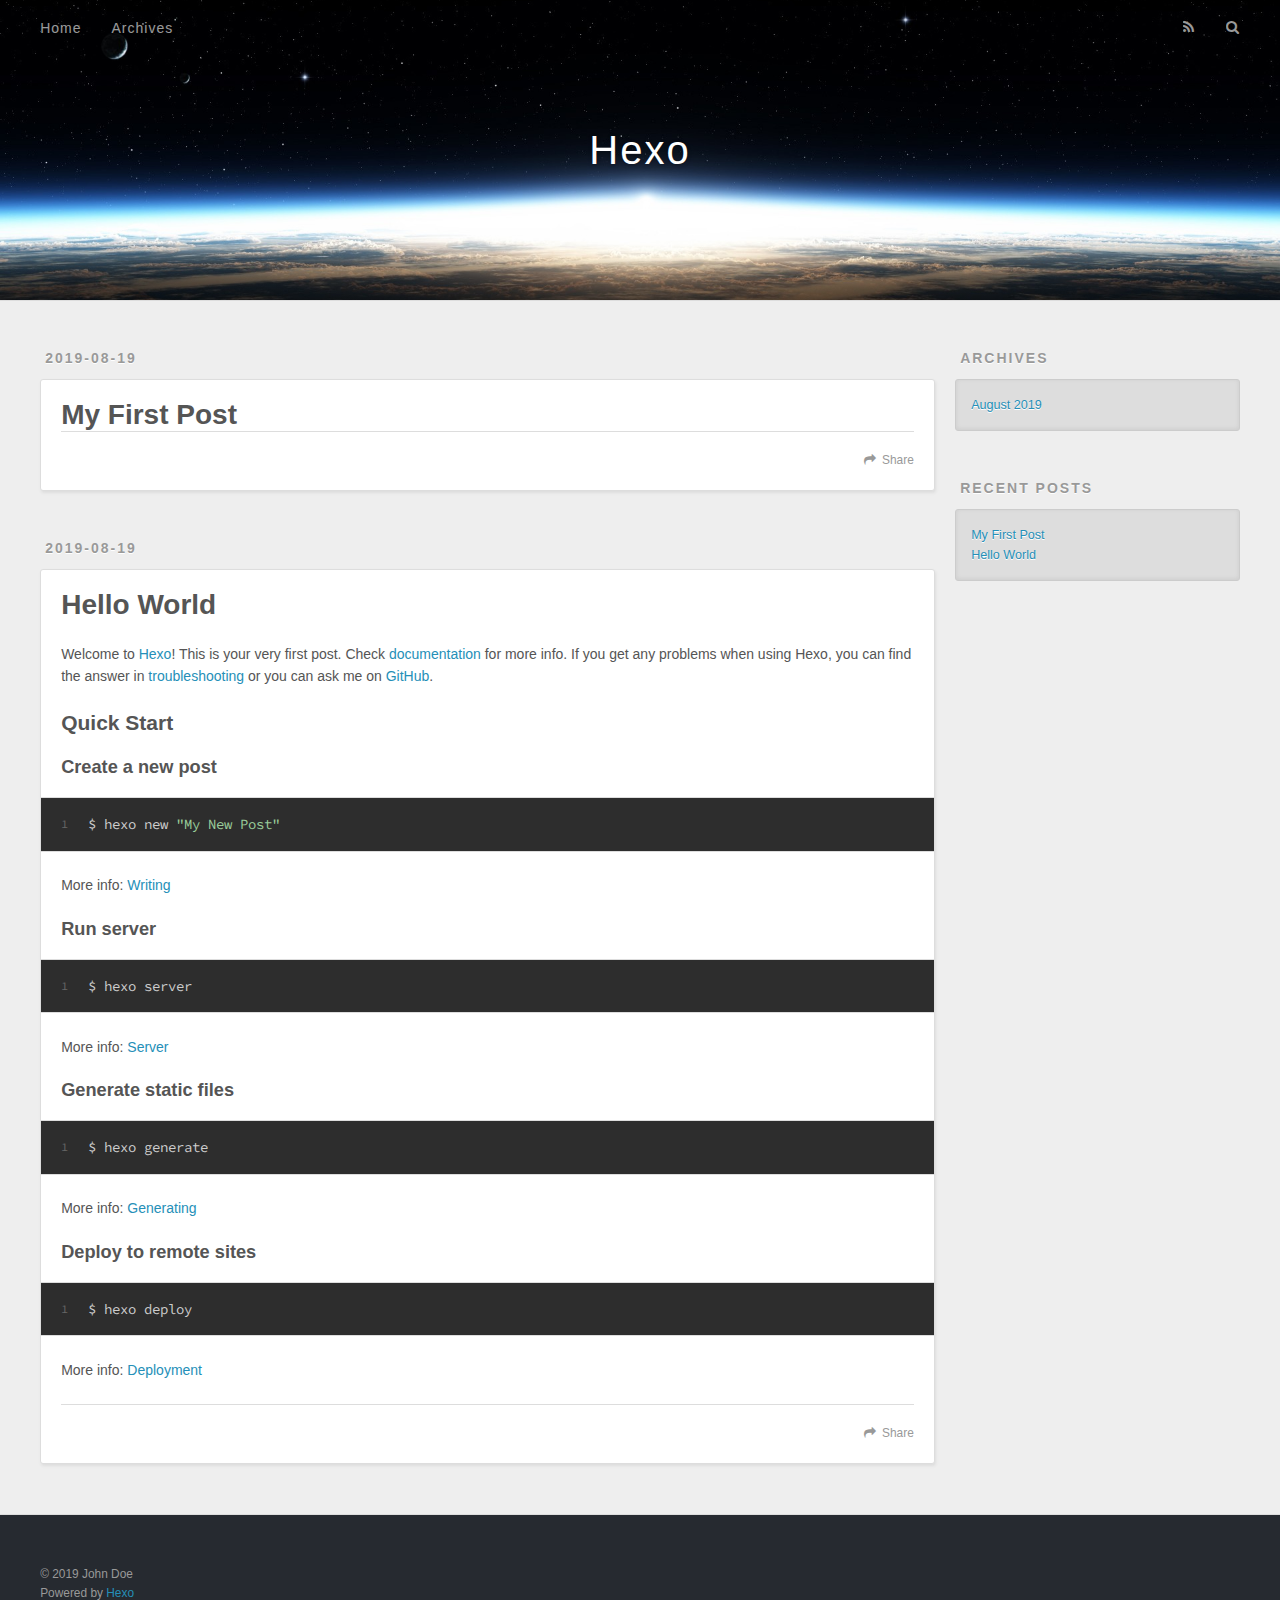
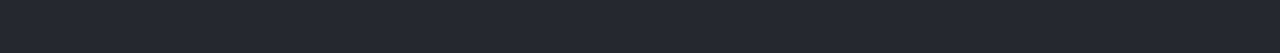
==== index.html @ c9dec6dd "Site updated: 2019-08-19 11:26:51" ====
<!DOCTYPE html>
<html>
<head><meta name="generator" content="Hexo 3.9.0">
  <meta charset="utf-8">
  

  
  <title>Hexo</title>
  <meta name="viewport" content="width=device-width, initial-scale=1, maximum-scale=1">
  <meta property="og:type" content="website">
<meta property="og:title" content="Hexo">
<meta property="og:url" content="http://yoursite.com/index.html">
<meta property="og:site_name" content="Hexo">
<meta property="og:locale" content="en">
<meta name="twitter:card" content="summary">
<meta name="twitter:title" content="Hexo">
  
    <link rel="alternate" href="/atom.xml" title="Hexo" type="application/atom+xml">
  
  
    <link rel="icon" href="/favicon.png">
  
  
    <link href="//fonts.googleapis.com/css?family=Source+Code+Pro" rel="stylesheet" type="text/css">
  
  <link rel="stylesheet" href="/css/style.css">
</head>
</html>
<body>
  <div id="container">
    <div id="wrap">
      <header id="header">
  <div id="banner"></div>
  <div id="header-outer" class="outer">
    <div id="header-title" class="inner">
      <h1 id="logo-wrap">
        <a href="/" id="logo">Hexo</a>
      </h1>
      
    </div>
    <div id="header-inner" class="inner">
      <nav id="main-nav">
        <a id="main-nav-toggle" class="nav-icon"></a>
        
          <a class="main-nav-link" href="/">Home</a>
        
          <a class="main-nav-link" href="/archives">Archives</a>
        
      </nav>
      <nav id="sub-nav">
        
          <a id="nav-rss-link" class="nav-icon" href="/atom.xml" title="RSS Feed"></a>
        
        <a id="nav-search-btn" class="nav-icon" title="Search"></a>
      </nav>
      <div id="search-form-wrap">
        <form action="//google.com/search" method="get" accept-charset="UTF-8" class="search-form"><input type="search" name="q" class="search-form-input" placeholder="Search"><button type="submit" class="search-form-submit">&#xF002;</button><input type="hidden" name="sitesearch" value="http://yoursite.com"></form>
      </div>
    </div>
  </div>
</header>
      <div class="outer">
        <section id="main">
  
    <article id="post-My-First-Post" class="article article-type-post" itemscope itemprop="blogPost">
  <div class="article-meta">
    <a href="/2019/08/19/My-First-Post/" class="article-date">
  <time datetime="2019-08-19T03:23:46.000Z" itemprop="datePublished">2019-08-19</time>
</a>
    
  </div>
  <div class="article-inner">
    
    
      <header class="article-header">
        
  
    <h1 itemprop="name">
      <a class="article-title" href="/2019/08/19/My-First-Post/">My First Post</a>
    </h1>
  

      </header>
    
    <div class="article-entry" itemprop="articleBody">
      
        
      
    </div>
    <footer class="article-footer">
      <a data-url="http://yoursite.com/2019/08/19/My-First-Post/" data-id="cjzhu5bn00000x4vwsiwurp42" class="article-share-link">Share</a>
      
      
    </footer>
  </div>
  
</article>


  
    <article id="post-hello-world" class="article article-type-post" itemscope itemprop="blogPost">
  <div class="article-meta">
    <a href="/2019/08/19/hello-world/" class="article-date">
  <time datetime="2019-08-19T03:20:59.069Z" itemprop="datePublished">2019-08-19</time>
</a>
    
  </div>
  <div class="article-inner">
    
    
      <header class="article-header">
        
  
    <h1 itemprop="name">
      <a class="article-title" href="/2019/08/19/hello-world/">Hello World</a>
    </h1>
  

      </header>
    
    <div class="article-entry" itemprop="articleBody">
      
        <p>Welcome to <a href="https://hexo.io/" target="_blank" rel="noopener">Hexo</a>! This is your very first post. Check <a href="https://hexo.io/docs/" target="_blank" rel="noopener">documentation</a> for more info. If you get any problems when using Hexo, you can find the answer in <a href="https://hexo.io/docs/troubleshooting.html" target="_blank" rel="noopener">troubleshooting</a> or you can ask me on <a href="https://github.com/hexojs/hexo/issues" target="_blank" rel="noopener">GitHub</a>.</p>
<h2 id="Quick-Start"><a href="#Quick-Start" class="headerlink" title="Quick Start"></a>Quick Start</h2><h3 id="Create-a-new-post"><a href="#Create-a-new-post" class="headerlink" title="Create a new post"></a>Create a new post</h3><figure class="highlight bash"><table><tr><td class="gutter"><pre><span class="line">1</span><br></pre></td><td class="code"><pre><span class="line">$ hexo new <span class="string">"My New Post"</span></span><br></pre></td></tr></table></figure>

<p>More info: <a href="https://hexo.io/docs/writing.html" target="_blank" rel="noopener">Writing</a></p>
<h3 id="Run-server"><a href="#Run-server" class="headerlink" title="Run server"></a>Run server</h3><figure class="highlight bash"><table><tr><td class="gutter"><pre><span class="line">1</span><br></pre></td><td class="code"><pre><span class="line">$ hexo server</span><br></pre></td></tr></table></figure>

<p>More info: <a href="https://hexo.io/docs/server.html" target="_blank" rel="noopener">Server</a></p>
<h3 id="Generate-static-files"><a href="#Generate-static-files" class="headerlink" title="Generate static files"></a>Generate static files</h3><figure class="highlight bash"><table><tr><td class="gutter"><pre><span class="line">1</span><br></pre></td><td class="code"><pre><span class="line">$ hexo generate</span><br></pre></td></tr></table></figure>

<p>More info: <a href="https://hexo.io/docs/generating.html" target="_blank" rel="noopener">Generating</a></p>
<h3 id="Deploy-to-remote-sites"><a href="#Deploy-to-remote-sites" class="headerlink" title="Deploy to remote sites"></a>Deploy to remote sites</h3><figure class="highlight bash"><table><tr><td class="gutter"><pre><span class="line">1</span><br></pre></td><td class="code"><pre><span class="line">$ hexo deploy</span><br></pre></td></tr></table></figure>

<p>More info: <a href="https://hexo.io/docs/deployment.html" target="_blank" rel="noopener">Deployment</a></p>

      
    </div>
    <footer class="article-footer">
      <a data-url="http://yoursite.com/2019/08/19/hello-world/" data-id="cjzhu5bn40001x4vwsc6376wh" class="article-share-link">Share</a>
      
      
    </footer>
  </div>
  
</article>


  


</section>
        
          <aside id="sidebar">
  
    

  
    

  
    
  
    
  <div class="widget-wrap">
    <h3 class="widget-title">Archives</h3>
    <div class="widget">
      <ul class="archive-list"><li class="archive-list-item"><a class="archive-list-link" href="/archives/2019/08/">August 2019</a></li></ul>
    </div>
  </div>


  
    
  <div class="widget-wrap">
    <h3 class="widget-title">Recent Posts</h3>
    <div class="widget">
      <ul>
        
          <li>
            <a href="/2019/08/19/My-First-Post/">My First Post</a>
          </li>
        
          <li>
            <a href="/2019/08/19/hello-world/">Hello World</a>
          </li>
        
      </ul>
    </div>
  </div>

  
</aside>
        
      </div>
      <footer id="footer">
  
  <div class="outer">
    <div id="footer-info" class="inner">
      &copy; 2019 John Doe<br>
      Powered by <a href="http://hexo.io/" target="_blank">Hexo</a>
    </div>
  </div>
</footer>
    </div>
    <nav id="mobile-nav">
  
    <a href="/" class="mobile-nav-link">Home</a>
  
    <a href="/archives" class="mobile-nav-link">Archives</a>
  
</nav>
    

<script src="//ajax.googleapis.com/ajax/libs/jquery/2.0.3/jquery.min.js"></script>


  <link rel="stylesheet" href="/fancybox/jquery.fancybox.css">
  <script src="/fancybox/jquery.fancybox.pack.js"></script>


<script src="/js/script.js"></script>



  </div>
</body>
</html>
---- css/style.css ----
body {
  width: 100%;
}
body:before,
body:after {
  content: "";
  display: table;
}
body:after {
  clear: both;
}
html,
body,
div,
span,
applet,
object,
iframe,
h1,
h2,
h3,
h4,
h5,
h6,
p,
blockquote,
pre,
a,
abbr,
acronym,
address,
big,
cite,
code,
del,
dfn,
em,
img,
ins,
kbd,
q,
s,
samp,
small,
strike,
strong,
sub,
sup,
tt,
var,
dl,
dt,
dd,
ol,
ul,
li,
fieldset,
form,
label,
legend,
table,
caption,
tbody,
tfoot,
thead,
tr,
th,
td {
  margin: 0;
  padding: 0;
  border: 0;
  outline: 0;
  font-weight: inherit;
  font-style: inherit;
  font-family: inherit;
  font-size: 100%;
  vertical-align: baseline;
}
body {
  line-height: 1;
  color: #000;
  background: #fff;
}
ol,
ul {
  list-style: none;
}
table {
  border-collapse: separate;
  border-spacing: 0;
  vertical-align: middle;
}
caption,
th,
td {
  text-align: left;
  font-weight: normal;
  vertical-align: middle;
}
a img {
  border: none;
}
input,
button {
  margin: 0;
  padding: 0;
}
input::-moz-focus-inner,
button::-moz-focus-inner {
  border: 0;
  padding: 0;
}
@font-face {
  font-family: FontAwesome;
  font-style: normal;
  font-weight: normal;
  src: url("fonts/fontawesome-webfont.eot?v=#4.0.3");
  src: url("fonts/fontawesome-webfont.eot?#iefix&v=#4.0.3") format("embedded-opentype"), url("fonts/fontawesome-webfont.woff?v=#4.0.3") format("woff"), url("fonts/fontawesome-webfont.ttf?v=#4.0.3") format("truetype"), url("fonts/fontawesome-webfont.svg#fontawesomeregular?v=#4.0.3") format("svg");
}
html,
body,
#container {
  height: 100%;
}
body {
  background: #eee;
  font: 14px -apple-system, BlinkMacSystemFont, "Segoe UI", "Roboto", "Oxygen", "Ubuntu", "Cantarell", "Fira Sans", "Droid Sans", "Helvetica Neue", sans-serif;
  -webkit-text-size-adjust: 100%;
}
.outer {
  max-width: 1220px;
  margin: 0 auto;
  padding: 0 20px;
}
.outer:before,
.outer:after {
  content: "";
  display: table;
}
.outer:after {
  clear: both;
}
.inner {
  display: inline;
  float: left;
  width: 98.33333333333333%;
  margin: 0 0.833333333333333%;
}
.left,
.alignleft {
  float: left;
}
.right,
.alignright {
  float: right;
}
.clear {
  clear: both;
}
#container {
  position: relative;
}
.mobile-nav-on {
  overflow: hidden;
}
#wrap {
  height: 100%;
  width: 100%;
  position: absolute;
  top: 0;
  left: 0;
  -webkit-transition: 0.2s ease-out;
  -moz-transition: 0.2s ease-out;
  -ms-transition: 0.2s ease-out;
  transition: 0.2s ease-out;
  z-index: 1;
  background: #eee;
}
.mobile-nav-on #wrap {
  left: 280px;
}
@media screen and (min-width: 768px) {
  #main {
    display: inline;
    float: left;
    width: 73.33333333333333%;
    margin: 0 0.833333333333333%;
  }
}
.article-date,
.article-category-link,
.archive-year,
.widget-title {
  text-decoration: none;
  text-transform: uppercase;
  letter-spacing: 2px;
  color: #999;
  margin-bottom: 1em;
  margin-left: 5px;
  line-height: 1em;
  text-shadow: 0 1px #fff;
  font-weight: bold;
}
.article-inner,
.archive-article-inner {
  background: #fff;
  -webkit-box-shadow: 1px 2px 3px #ddd;
  box-shadow: 1px 2px 3px #ddd;
  border: 1px solid #ddd;
  border-radius: 3px;
}
.article-entry h1,
.widget h1 {
  font-size: 2em;
}
.article-entry h2,
.widget h2 {
  font-size: 1.5em;
}
.article-entry h3,
.widget h3 {
  font-size: 1.3em;
}
.article-entry h4,
.widget h4 {
  font-size: 1.2em;
}
.article-entry h5,
.widget h5 {
  font-size: 1em;
}
.article-entry h6,
.widget h6 {
  font-size: 1em;
  color: #999;
}
.article-entry hr,
.widget hr {
  border: 1px dashed #ddd;
}
.article-entry strong,
.widget strong {
  font-weight: bold;
}
.article-entry em,
.widget em,
.article-entry cite,
.widget cite {
  font-style: italic;
}
.article-entry sup,
.widget sup,
.article-entry sub,
.widget sub {
  font-size: 0.75em;
  line-height: 0;
  position: relative;
  vertical-align: baseline;
}
.article-entry sup,
.widget sup {
  top: -0.5em;
}
.article-entry sub,
.widget sub {
  bottom: -0.2em;
}
.article-entry small,
.widget small {
  font-size: 0.85em;
}
.article-entry acronym,
.widget acronym,
.article-entry abbr,
.widget abbr {
  border-bottom: 1px dotted;
}
.article-entry ul,
.widget ul,
.article-entry ol,
.widget ol,
.article-entry dl,
.widget dl {
  margin: 0 20px;
  line-height: 1.6em;
}
.article-entry ul ul,
.widget ul ul,
.article-entry ol ul,
.widget ol ul,
.article-entry ul ol,
.widget ul ol,
.article-entry ol ol,
.widget ol ol {
  margin-top: 0;
  margin-bottom: 0;
}
.article-entry ul,
.widget ul {
  list-style: disc;
}
.article-entry ol,
.widget ol {
  list-style: decimal;
}
.article-entry dt,
.widget dt {
  font-weight: bold;
}
#header {
  height: 300px;
  position: relative;
  border-bottom: 1px solid #ddd;
}
#header:before,
#header:after {
  content: "";
  position: absolute;
  left: 0;
  right: 0;
  height: 40px;
}
#header:before {
  top: 0;
  background: -webkit-linear-gradient(rgba(0,0,0,0.2), transparent);
  background: -moz-linear-gradient(rgba(0,0,0,0.2), transparent);
  background: -ms-linear-gradient(rgba(0,0,0,0.2), transparent);
  background: linear-gradient(rgba(0,0,0,0.2), transparent);
}
#header:after {
  bottom: 0;
  background: -webkit-linear-gradient(transparent, rgba(0,0,0,0.2));
  background: -moz-linear-gradient(transparent, rgba(0,0,0,0.2));
  background: -ms-linear-gradient(transparent, rgba(0,0,0,0.2));
  background: linear-gradient(transparent, rgba(0,0,0,0.2));
}
#header-outer {
  height: 100%;
  position: relative;
}
#header-inner {
  position: relative;
  overflow: hidden;
}
#banner {
  position: absolute;
  top: 0;
  left: 0;
  width: 100%;
  height: 100%;
  background: url("images/banner.jpg") center #000;
  -webkit-background-size: cover;
  -moz-background-size: cover;
  background-size: cover;
  z-index: -1;
}
#header-title {
  text-align: center;
  height: 40px;
  position: absolute;
  top: 50%;
  left: 0;
  margin-top: -20px;
}
#logo,
#subtitle {
  text-decoration: none;
  color: #fff;
  font-weight: 300;
  text-shadow: 0 1px 4px rgba(0,0,0,0.3);
}
#logo {
  font-size: 40px;
  line-height: 40px;
  letter-spacing: 2px;
}
#subtitle {
  font-size: 16px;
  line-height: 16px;
  letter-spacing: 1px;
}
#subtitle-wrap {
  margin-top: 16px;
}
#main-nav {
  float: left;
  margin-left: -15px;
}
.nav-icon,
.main-nav-link {
  float: left;
  color: #fff;
  opacity: 0.6;
  text-decoration: none;
  text-shadow: 0 1px rgba(0,0,0,0.2);
  -webkit-transition: opacity 0.2s;
  -moz-transition: opacity 0.2s;
  -ms-transition: opacity 0.2s;
  transition: opacity 0.2s;
  display: block;
  padding: 20px 15px;
}
.nav-icon:hover,
.main-nav-link:hover {
  opacity: 1;
}
.nav-icon {
  font-family: FontAwesome;
  text-align: center;
  font-size: 14px;
  width: 14px;
  height: 14px;
  padding: 20px 15px;
  position: relative;
  cursor: pointer;
}
.main-nav-link {
  font-weight: 300;
  letter-spacing: 1px;
}
@media screen and (max-width: 479px) {
  .main-nav-link {
    display: none;
  }
}
#main-nav-toggle {
  display: none;
}
#main-nav-toggle:before {
  content: "\f0c9";
}
@media screen and (max-width: 479px) {
  #main-nav-toggle {
    display: block;
  }
}
#sub-nav {
  float: right;
  margin-right: -15px;
}
#nav-rss-link:before {
  content: "\f09e";
}
#nav-search-btn:before {
  content: "\f002";
}
#search-form-wrap {
  position: absolute;
  top: 15px;
  width: 150px;
  height: 30px;
  right: -150px;
  opacity: 0;
  -webkit-transition: 0.2s ease-out;
  -moz-transition: 0.2s ease-out;
  -ms-transition: 0.2s ease-out;
  transition: 0.2s ease-out;
}
#search-form-wrap.on {
  opacity: 1;
  right: 0;
}
@media screen and (max-width: 479px) {
  #search-form-wrap {
    width: 100%;
    right: -100%;
  }
}
.search-form {
  position: absolute;
  top: 0;
  left: 0;
  right: 0;
  background: #fff;
  padding: 5px 15px;
  border-radius: 15px;
  -webkit-box-shadow: 0 0 10px rgba(0,0,0,0.3);
  box-shadow: 0 0 10px rgba(0,0,0,0.3);
}
.search-form-input {
  border: none;
  background: none;
  color: #555;
  width: 100%;
  font: 13px -apple-system, BlinkMacSystemFont, "Segoe UI", "Roboto", "Oxygen", "Ubuntu", "Cantarell", "Fira Sans", "Droid Sans", "Helvetica Neue", sans-serif;
  outline: none;
}
.search-form-input::-webkit-search-results-decoration,
.search-form-input::-webkit-search-cancel-button {
  -webkit-appearance: none;
}
.search-form-submit {
  position: absolute;
  top: 50%;
  right: 10px;
  margin-top: -7px;
  font: 13px FontAwesome;
  border: none;
  background: none;
  color: #bbb;
  cursor: pointer;
}
.search-form-submit:hover,
.search-form-submit:focus {
  color: #777;
}
.article {
  margin: 50px 0;
}
.article-inner {
  overflow: hidden;
}
.article-meta:before,
.article-meta:after {
  content: "";
  display: table;
}
.article-meta:after {
  clear: both;
}
.article-date {
  float: left;
}
.article-category {
  float: left;
  line-height: 1em;
  color: #ccc;
  text-shadow: 0 1px #fff;
  margin-left: 8px;
}
.article-category:before {
  content: "\2022";
}
.article-category-link {
  margin: 0 12px 1em;
}
.article-header {
  padding: 20px 20px 0;
}
.article-title {
  text-decoration: none;
  font-size: 2em;
  font-weight: bold;
  color: #555;
  line-height: 1.1em;
  -webkit-transition: color 0.2s;
  -moz-transition: color 0.2s;
  -ms-transition: color 0.2s;
  transition: color 0.2s;
}
a.article-title:hover {
  color: #258fb8;
}
.article-entry {
  color: #555;
  padding: 0 20px;
}
.article-entry:before,
.article-entry:after {
  content: "";
  display: table;
}
.article-entry:after {
  clear: both;
}
.article-entry p,
.article-entry table {
  line-height: 1.6em;
  margin: 1.6em 0;
}
.article-entry h1,
.article-entry h2,
.article-entry h3,
.article-entry h4,
.article-entry h5,
.article-entry h6 {
  font-weight: bold;
}
.article-entry h1,
.article-entry h2,
.article-entry h3,
.article-entry h4,
.article-entry h5,
.article-entry h6 {
  line-height: 1.1em;
  margin: 1.1em 0;
}
.article-entry a {
  color: #258fb8;
  text-decoration: none;
}
.article-entry a:hover {
  text-decoration: underline;
}
.article-entry ul,
.article-entry ol,
.article-entry dl {
  margin-top: 1.6em;
  margin-bottom: 1.6em;
}
.article-entry img,
.article-entry video {
  max-width: 100%;
  height: auto;
  display: block;
  margin: auto;
}
.article-entry iframe {
  border: none;
}
.article-entry table {
  width: 100%;
  border-collapse: collapse;
  border-spacing: 0;
}
.article-entry th {
  font-weight: bold;
  border-bottom: 3px solid #ddd;
  padding-bottom: 0.5em;
}
.article-entry td {
  border-bottom: 1px solid #ddd;
  padding: 10px 0;
}
.article-entry blockquote {
  font-family: Georgia, "Times New Roman", serif;
  font-size: 1.4em;
  margin: 1.6em 20px;
  text-align: center;
}
.article-entry blockquote footer {
  font-size: 14px;
  margin: 1.6em 0;
  font-family: -apple-system, BlinkMacSystemFont, "Segoe UI", "Roboto", "Oxygen", "Ubuntu", "Cantarell", "Fira Sans", "Droid Sans", "Helvetica Neue", sans-serif;
}
.article-entry blockquote footer cite:before {
  content: "—";
  padding: 0 0.5em;
}
.article-entry .pullquote {
  text-align: left;
  width: 45%;
  margin: 0;
}
.article-entry .pullquote.left {
  margin-left: 0.5em;
  margin-right: 1em;
}
.article-entry .pullquote.right {
  margin-right: 0.5em;
  margin-left: 1em;
}
.article-entry .caption {
  color: #999;
  display: block;
  font-size: 0.9em;
  margin-top: 0.5em;
  position: relative;
  text-align: center;
}
.article-entry .video-container {
  position: relative;
  padding-top: 56.25%;
  height: 0;
  overflow: hidden;
}
.article-entry .video-container iframe,
.article-entry .video-container object,
.article-entry .video-container embed {
  position: absolute;
  top: 0;
  left: 0;
  width: 100%;
  height: 100%;
  margin-top: 0;
}
.article-more-link a {
  display: inline-block;
  line-height: 1em;
  padding: 6px 15px;
  border-radius: 15px;
  background: #eee;
  color: #999;
  text-shadow: 0 1px #fff;
  text-decoration: none;
}
.article-more-link a:hover {
  background: #258fb8;
  color: #fff;
  text-decoration: none;
  text-shadow: 0 1px #1e7293;
}
.article-footer {
  font-size: 0.85em;
  line-height: 1.6em;
  border-top: 1px solid #ddd;
  padding-top: 1.6em;
  margin: 0 20px 20px;
}
.article-footer:before,
.article-footer:after {
  content: "";
  display: table;
}
.article-footer:after {
  clear: both;
}
.article-footer a {
  color: #999;
  text-decoration: none;
}
.article-footer a:hover {
  color: #555;
}
.article-tag-list-item {
  float: left;
  margin-right: 10px;
}
.article-tag-list-link:before {
  content: "#";
}
.article-comment-link {
  float: right;
}
.article-comment-link:before {
  content: "\f075";
  font-family: FontAwesome;
  padding-right: 8px;
}
.article-share-link {
  cursor: pointer;
  float: right;
  margin-left: 20px;
}
.article-share-link:before {
  content: "\f064";
  font-family: FontAwesome;
  padding-right: 6px;
}
#article-nav {
  position: relative;
}
#article-nav:before,
#article-nav:after {
  content: "";
  display: table;
}
#article-nav:after {
  clear: both;
}
@media screen and (min-width: 768px) {
  #article-nav {
    margin: 50px 0;
  }
  #article-nav:before {
    width: 8px;
    height: 8px;
    position: absolute;
    top: 50%;
    left: 50%;
    margin-top: -4px;
    margin-left: -4px;
    content: "";
    border-radius: 50%;
    background: #ddd;
    -webkit-box-shadow: 0 1px 2px #fff;
    box-shadow: 0 1px 2px #fff;
  }
}
.article-nav-link-wrap {
  text-decoration: none;
  text-shadow: 0 1px #fff;
  color: #999;
  -webkit-box-sizing: border-box;
  -moz-box-sizing: border-box;
  box-sizing: border-box;
  margin-top: 50px;
  text-align: center;
  display: block;
}
.article-nav-link-wrap:hover {
  color: #555;
}
@media screen and (min-width: 768px) {
  .article-nav-link-wrap {
    width: 50%;
    margin-top: 0;
  }
}
@media screen and (min-width: 768px) {
  #article-nav-newer {
    float: left;
    text-align: right;
    padding-right: 20px;
  }
}
@media screen and (min-width: 768px) {
  #article-nav-older {
    float: right;
    text-align: left;
    padding-left: 20px;
  }
}
.article-nav-caption {
  text-transform: uppercase;
  letter-spacing: 2px;
  color: #ddd;
  line-height: 1em;
  font-weight: bold;
}
#article-nav-newer .article-nav-caption {
  margin-right: -2px;
}
.article-nav-title {
  font-size: 0.85em;
  line-height: 1.6em;
  margin-top: 0.5em;
}
.article-share-box {
  position: absolute;
  display: none;
  background: #fff;
  -webkit-box-shadow: 1px 2px 10px rgba(0,0,0,0.2);
  box-shadow: 1px 2px 10px rgba(0,0,0,0.2);
  border-radius: 3px;
  margin-left: -145px;
  overflow: hidden;
  z-index: 1;
}
.article-share-box.on {
  display: block;
}
.article-share-input {
  width: 100%;
  background: none;
  -webkit-box-sizing: border-box;
  -moz-box-sizing: border-box;
  box-sizing: border-box;
  font: 14px -apple-system, BlinkMacSystemFont, "Segoe UI", "Roboto", "Oxygen", "Ubuntu", "Cantarell", "Fira Sans", "Droid Sans", "Helvetica Neue", sans-serif;
  padding: 0 15px;
  color: #555;
  outline: none;
  border: 1px solid #ddd;
  border-radius: 3px 3px 0 0;
  height: 36px;
  line-height: 36px;
}
.article-share-links {
  background: #eee;
}
.article-share-links:before,
.article-share-links:after {
  content: "";
  display: table;
}
.article-share-links:after {
  clear: both;
}
.article-share-twitter,
.article-share-facebook,
.article-share-pinterest,
.article-share-google {
  width: 50px;
  height: 36px;
  display: block;
  float: left;
  position: relative;
  color: #999;
  text-shadow: 0 1px #fff;
}
.article-share-twitter:before,
.article-share-facebook:before,
.article-share-pinterest:before,
.article-share-google:before {
  font-size: 20px;
  font-family: FontAwesome;
  width: 20px;
  height: 20px;
  position: absolute;
  top: 50%;
  left: 50%;
  margin-top: -10px;
  margin-left: -10px;
  text-align: center;
}
.article-share-twitter:hover,
.article-share-facebook:hover,
.article-share-pinterest:hover,
.article-share-google:hover {
  color: #fff;
}
.article-share-twitter:before {
  content: "\f099";
}
.article-share-twitter:hover {
  background: #00aced;
  text-shadow: 0 1px #008abe;
}
.article-share-facebook:before {
  content: "\f09a";
}
.article-share-facebook:hover {
  background: #3b5998;
  text-shadow: 0 1px #2f477a;
}
.article-share-pinterest:before {
  content: "\f0d2";
}
.article-share-pinterest:hover {
  background: #cb2027;
  text-shadow: 0 1px #a21a1f;
}
.article-share-google:before {
  content: "\f0d5";
}
.article-share-google:hover {
  background: #dd4b39;
  text-shadow: 0 1px #be3221;
}
.article-gallery {
  background: #000;
  position: relative;
}
.article-gallery-photos {
  position: relative;
  overflow: hidden;
}
.article-gallery-img {
  display: none;
  max-width: 100%;
}
.article-gallery-img:first-child {
  display: block;
}
.article-gallery-img.loaded {
  position: absolute;
  display: block;
}
.article-gallery-img img {
  display: block;
  max-width: 100%;
  margin: 0 auto;
}
#comments {
  background: #fff;
  -webkit-box-shadow: 1px 2px 3px #ddd;
  box-shadow: 1px 2px 3px #ddd;
  padding: 20px;
  border: 1px solid #ddd;
  border-radius: 3px;
  margin: 50px 0;
}
#comments a {
  color: #258fb8;
}
.archives-wrap {
  margin: 50px 0;
}
.archives:before,
.archives:after {
  content: "";
  display: table;
}
.archives:after {
  clear: both;
}
.archive-year-wrap {
  margin-bottom: 1em;
}
.archives {
  -webkit-column-gap: 10px;
  -moz-column-gap: 10px;
  column-gap: 10px;
}
@media screen and (min-width: 480px) and (max-width: 767px) {
  .archives {
    -webkit-column-count: 2;
    -moz-column-count: 2;
    column-count: 2;
  }
}
@media screen and (min-width: 768px) {
  .archives {
    -webkit-column-count: 3;
    -moz-column-count: 3;
    column-count: 3;
  }
}
.archive-article {
  -webkit-column-break-inside: avoid;
  page-break-inside: avoid;
  overflow: hidden;
  break-inside: avoid-column;
}
.archive-article-inner {
  padding: 10px;
  margin-bottom: 15px;
}
.archive-article-title {
  text-decoration: none;
  font-weight: bold;
  color: #555;
  -webkit-transition: color 0.2s;
  -moz-transition: color 0.2s;
  -ms-transition: color 0.2s;
  transition: color 0.2s;
  line-height: 1.6em;
}
.archive-article-title:hover {
  color: #258fb8;
}
.archive-article-footer {
  margin-top: 1em;
}
.archive-article-date {
  color: #999;
  text-decoration: none;
  font-size: 0.85em;
  line-height: 1em;
  margin-bottom: 0.5em;
  display: block;
}
#page-nav {
  margin: 50px auto;
  background: #fff;
  -webkit-box-shadow: 1px 2px 3px #ddd;
  box-shadow: 1px 2px 3px #ddd;
  border: 1px solid #ddd;
  border-radius: 3px;
  text-align: center;
  color: #999;
  overflow: hidden;
}
#page-nav:before,
#page-nav:after {
  content: "";
  display: table;
}
#page-nav:after {
  clear: both;
}
#page-nav a,
#page-nav span {
  padding: 10px 20px;
  line-height: 1;
  height: 2ex;
}
#page-nav a {
  color: #999;
  text-decoration: none;
}
#page-nav a:hover {
  background: #999;
  color: #fff;
}
#page-nav .prev {
  float: left;
}
#page-nav .next {
  float: right;
}
#page-nav .page-number {
  display: inline-block;
}
@media screen and (max-width: 479px) {
  #page-nav .page-number {
    display: none;
  }
}
#page-nav .current {
  color: #555;
  font-weight: bold;
}
#page-nav .space {
  color: #ddd;
}
#footer {
  background: #262a30;
  padding: 50px 0;
  border-top: 1px solid #ddd;
  color: #999;
}
#footer a {
  color: #258fb8;
  text-decoration: none;
}
#footer a:hover {
  text-decoration: underline;
}
#footer-info {
  line-height: 1.6em;
  font-size: 0.85em;
}
.article-entry pre,
.article-entry .highlight {
  background: #2d2d2d;
  margin: 0 -20px;
  padding: 15px 20px;
  border-style: solid;
  border-color: #ddd;
  border-width: 1px 0;
  overflow: auto;
  color: #ccc;
  line-height: 22.400000000000002px;
}
.article-entry .highlight .gutter pre,
.article-entry .gist .gist-file .gist-data .line-numbers {
  color: #666;
  font-size: 0.85em;
}
.article-entry pre,
.article-entry code {
  font-family: "Source Code Pro", Consolas, Monaco, Menlo, Consolas, monospace;
}
.article-entry code {
  background: #eee;
  text-shadow: 0 1px #fff;
  padding: 0 0.3em;
}
.article-entry pre code {
  background: none;
  text-shadow: none;
  padding: 0;
}
.article-entry .highlight pre {
  border: none;
  margin: 0;
  padding: 0;
}
.article-entry .highlight table {
  margin: 0;
  width: auto;
}
.article-entry .highlight td {
  border: none;
  padding: 0;
}
.article-entry .highlight figcaption {
  font-size: 0.85em;
  color: #999;
  line-height: 1em;
  margin-bottom: 1em;
}
.article-entry .highlight figcaption:before,
.article-entry .highlight figcaption:after {
  content: "";
  display: table;
}
.article-entry .highlight figcaption:after {
  clear: both;
}
.article-entry .highlight figcaption a {
  float: right;
}
.article-entry .highlight .gutter pre {
  text-align: right;
  padding-right: 20px;
}
.article-entry .highlight .line {
  height: 22.400000000000002px;
}
.article-entry .highlight .line.marked {
  background: #515151;
}
.article-entry .gist {
  margin: 0 -20px;
  border-style: solid;
  border-color: #ddd;
  border-width: 1px 0;
  background: #2d2d2d;
  padding: 15px 20px 15px 0;
}
.article-entry .gist .gist-file {
  border: none;
  font-family: "Source Code Pro", Consolas, Monaco, Menlo, Consolas, monospace;
  margin: 0;
}
.article-entry .gist .gist-file .gist-data {
  background: none;
  border: none;
}
.article-entry .gist .gist-file .gist-data .line-numbers {
  background: none;
  border: none;
  padding: 0 20px 0 0;
}
.article-entry .gist .gist-file .gist-data .line-data {
  padding: 0 !important;
}
.article-entry .gist .gist-file .highlight {
  margin: 0;
  padding: 0;
  border: none;
}
.article-entry .gist .gist-file .gist-meta {
  background: #2d2d2d;
  color: #999;
  font: 0.85em -apple-system, BlinkMacSystemFont, "Segoe UI", "Roboto", "Oxygen", "Ubuntu", "Cantarell", "Fira Sans", "Droid Sans", "Helvetica Neue", sans-serif;
  text-shadow: 0 0;
  padding: 0;
  margin-top: 1em;
  margin-left: 20px;
}
.article-entry .gist .gist-file .gist-meta a {
  color: #258fb8;
  font-weight: normal;
}
.article-entry .gist .gist-file .gist-meta a:hover {
  text-decoration: underline;
}
pre .comment,
pre .title {
  color: #999;
}
pre .variable,
pre .attribute,
pre .tag,
pre .regexp,
pre .ruby .constant,
pre .xml .tag .title,
pre .xml .pi,
pre .xml .doctype,
pre .html .doctype,
pre .css .id,
pre .css .class,
pre .css .pseudo {
  color: #f2777a;
}
pre .number,
pre .preprocessor,
pre .built_in,
pre .literal,
pre .params,
pre .constant {
  color: #f99157;
}
pre .class,
pre .ruby .class .title,
pre .css .rules .attribute {
  color: #9c9;
}
pre .string,
pre .value,
pre .inheritance,
pre .header,
pre .ruby .symbol,
pre .xml .cdata {
  color: #9c9;
}
pre .css .hexcolor {
  color: #6cc;
}
pre .function,
pre .python .decorator,
pre .python .title,
pre .ruby .function .title,
pre .ruby .title .keyword,
pre .perl .sub,
pre .javascript .title,
pre .coffeescript .title {
  color: #69c;
}
pre .keyword,
pre .javascript .function {
  color: #c9c;
}
@media screen and (max-width: 479px) {
  #mobile-nav {
    position: absolute;
    top: 0;
    left: 0;
    width: 280px;
    height: 100%;
    background: #191919;
    border-right: 1px solid #fff;
  }
}
@media screen and (max-width: 479px) {
  .mobile-nav-link {
    display: block;
    color: #999;
    text-decoration: none;
    padding: 15px 20px;
    font-weight: bold;
  }
  .mobile-nav-link:hover {
    color: #fff;
  }
}
@media screen and (min-width: 768px) {
  #sidebar {
    display: inline;
    float: left;
    width: 23.333333333333332%;
    margin: 0 0.833333333333333%;
  }
}
.widget-wrap {
  margin: 50px 0;
}
.widget {
  color: #777;
  text-shadow: 0 1px #fff;
  background: #ddd;
  -webkit-box-shadow: 0 -1px 4px #ccc inset;
  box-shadow: 0 -1px 4px #ccc inset;
  border: 1px solid #ccc;
  padding: 15px;
  border-radius: 3px;
}
.widget a {
  color: #258fb8;
  text-decoration: none;
}
.widget a:hover {
  text-decoration: underline;
}
.widget ul ul,
.widget ol ul,
.widget dl ul,
.widget ul ol,
.widget ol ol,
.widget dl ol,
.widget ul dl,
.widget ol dl,
.widget dl dl {
  margin-left: 15px;
  list-style: disc;
}
.widget {
  line-height: 1.6em;
  word-wrap: break-word;
  font-size: 0.9em;
}
.widget ul,
.widget ol {
  list-style: none;
  margin: 0;
}
.widget ul ul,
.widget ol ul,
.widget ul ol,
.widget ol ol {
  margin: 0 20px;
}
.widget ul ul,
.widget ol ul {
  list-style: disc;
}
.widget ul ol,
.widget ol ol {
  list-style: decimal;
}
.category-list-count,
.tag-list-count,
.archive-list-count {
  padding-left: 5px;
  color: #999;
  font-size: 0.85em;
}
.category-list-count:before,
.tag-list-count:before,
.archive-list-count:before {
  content: "(";
}
.category-list-count:after,
.tag-list-count:after,
.archive-list-count:after {
  content: ")";
}
.tagcloud a {
  margin-right: 5px;
  display: inline-block;
}
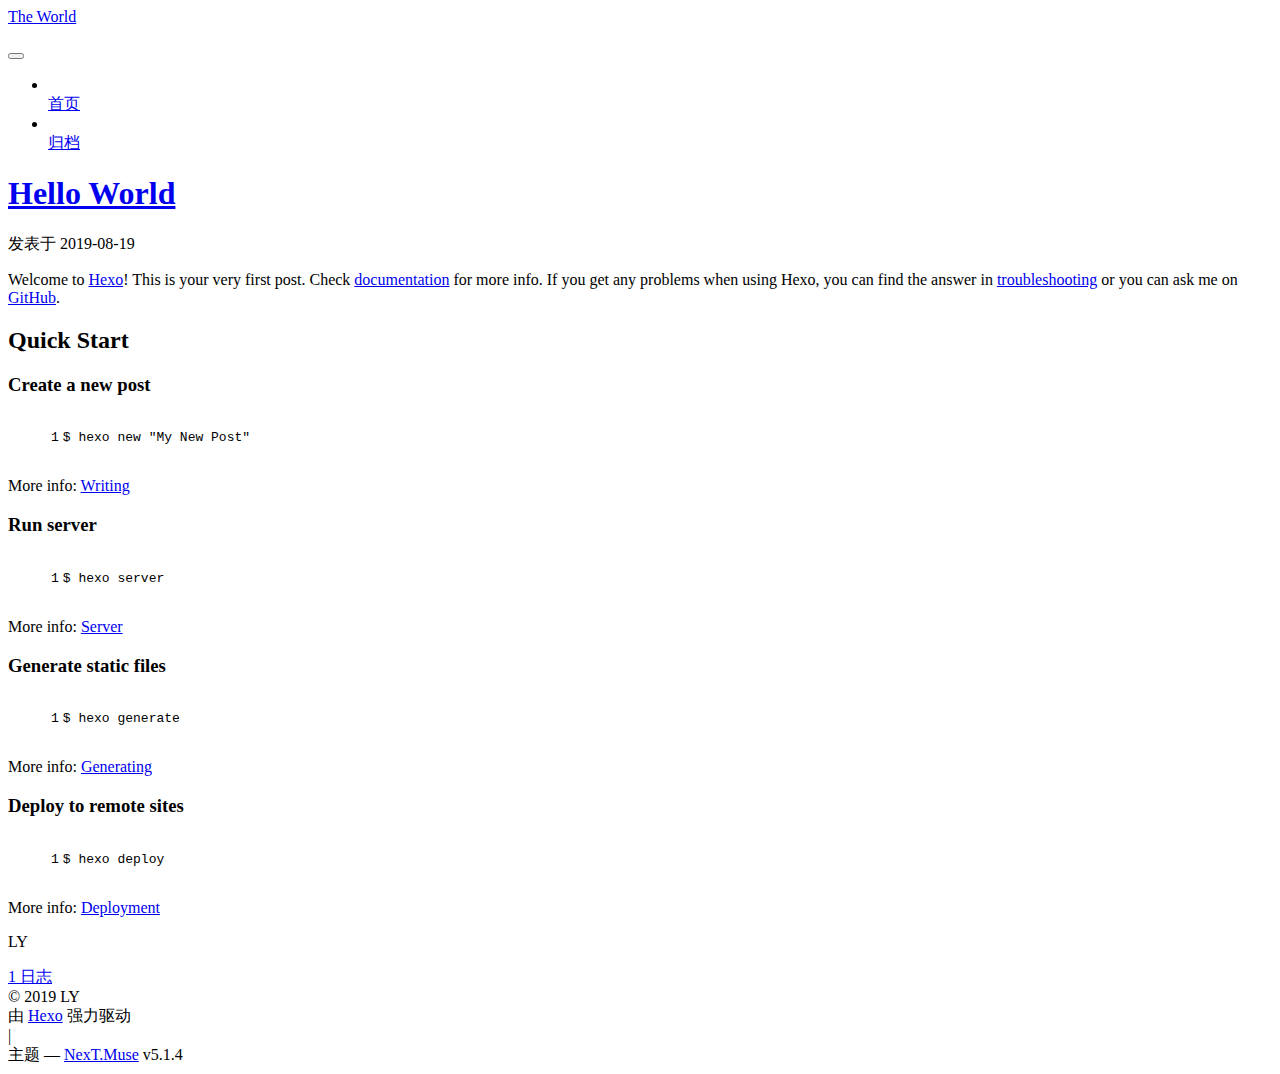
==== commit fa63200b: "Site updated: 2019-08-19 11:37:32" ====
--- a/index.html
+++ b/index.html
@@ -1,228 +1,620 @@
 <!DOCTYPE html>
-<html>
+
+
+
+  
+
+
+<html class="theme-next muse use-motion" lang="zh-Hans">
 <head><meta name="generator" content="Hexo 3.9.0">
-  <meta charset="utf-8">
-  
-
-  
-  <title>Hexo</title>
-  <meta name="viewport" content="width=device-width, initial-scale=1, maximum-scale=1">
-  <meta property="og:type" content="website">
-<meta property="og:title" content="Hexo">
-<meta property="og:url" content="http://yoursite.com/index.html">
-<meta property="og:site_name" content="Hexo">
-<meta property="og:locale" content="en">
+  <meta charset="UTF-8">
+<meta http-equiv="X-UA-Compatible" content="IE=edge">
+<meta name="viewport" content="width=device-width, initial-scale=1, maximum-scale=1">
+<meta name="theme-color" content="#222">
+
+
+
+
+
+
+
+
+
+<meta http-equiv="Cache-Control" content="no-transform">
+<meta http-equiv="Cache-Control" content="no-siteapp">
+
+
+
+
+
+
+
+
+
+
+
+
+
+
+
+
+  
+  
+  <link href="/lib/fancybox/source/jquery.fancybox.css?v=2.1.5" rel="stylesheet" type="text/css">
+
+
+
+
+
+
+
+<link href="/lib/font-awesome/css/font-awesome.min.css?v=4.6.2" rel="stylesheet" type="text/css">
+
+<link href="/css/main.css?v=5.1.4" rel="stylesheet" type="text/css">
+
+
+  <link rel="apple-touch-icon" sizes="180x180" href="/images/apple-touch-icon-next.png?v=5.1.4">
+
+
+  <link rel="icon" type="image/png" sizes="32x32" href="/images/favicon-32x32-next.png?v=5.1.4">
+
+
+  <link rel="icon" type="image/png" sizes="16x16" href="/images/favicon-16x16-next.png?v=5.1.4">
+
+
+  <link rel="mask-icon" href="/images/logo.svg?v=5.1.4" color="#222">
+
+
+
+
+
+  <meta name="keywords" content="Hexo, NexT">
+
+
+
+
+
+
+
+
+
+
+<meta property="og:type" content="website">
+<meta property="og:title" content="The World">
+<meta property="og:url" content="http://lyLoveSharon.github.io/index.html">
+<meta property="og:site_name" content="The World">
+<meta property="og:locale" content="zh-Hans">
 <meta name="twitter:card" content="summary">
-<meta name="twitter:title" content="Hexo">
-  
-    <link rel="alternate" href="/atom.xml" title="Hexo" type="application/atom+xml">
-  
-  
-    <link rel="icon" href="/favicon.png">
-  
-  
-    <link href="//fonts.googleapis.com/css?family=Source+Code+Pro" rel="stylesheet" type="text/css">
-  
-  <link rel="stylesheet" href="/css/style.css">
+<meta name="twitter:title" content="The World">
+
+
+
+<script type="text/javascript" id="hexo.configurations">
+  var NexT = window.NexT || {};
+  var CONFIG = {
+    root: '/',
+    scheme: 'Muse',
+    version: '5.1.4',
+    sidebar: {"position":"left","display":"post","offset":12,"b2t":false,"scrollpercent":false,"onmobile":false},
+    fancybox: true,
+    tabs: true,
+    motion: {"enable":true,"async":false,"transition":{"post_block":"fadeIn","post_header":"slideDownIn","post_body":"slideDownIn","coll_header":"slideLeftIn","sidebar":"slideUpIn"}},
+    duoshuo: {
+      userId: '0',
+      author: '博主'
+    },
+    algolia: {
+      applicationID: '',
+      apiKey: '',
+      indexName: '',
+      hits: {"per_page":10},
+      labels: {"input_placeholder":"Search for Posts","hits_empty":"We didn't find any results for the search: ${query}","hits_stats":"${hits} results found in ${time} ms"}
+    }
+  };
+</script>
+
+
+
+  <link rel="canonical" href="http://lyLoveSharon.github.io/">
+
+
+
+
+
+  <title>The World</title>
+  
+
+
+
+
+
+
+
+
 </head>
-</html>
-<body>
-  <div id="container">
-    <div id="wrap">
-      <header id="header">
-  <div id="banner"></div>
-  <div id="header-outer" class="outer">
-    <div id="header-title" class="inner">
-      <h1 id="logo-wrap">
-        <a href="/" id="logo">Hexo</a>
-      </h1>
-      
+
+<body itemscope itemtype="http://schema.org/WebPage" lang="zh-Hans">
+
+  
+  
+    
+  
+
+  <div class="container sidebar-position-left 
+  page-home">
+    <div class="headband"></div>
+
+    <header id="header" class="header" itemscope itemtype="http://schema.org/WPHeader">
+      <div class="header-inner"><div class="site-brand-wrapper">
+  <div class="site-meta ">
+    
+
+    <div class="custom-logo-site-title">
+      <a href="/" class="brand" rel="start">
+        <span class="logo-line-before"><i></i></span>
+        <span class="site-title">The World</span>
+        <span class="logo-line-after"><i></i></span>
+      </a>
     </div>
-    <div id="header-inner" class="inner">
-      <nav id="main-nav">
-        <a id="main-nav-toggle" class="nav-icon"></a>
-        
-          <a class="main-nav-link" href="/">Home</a>
-        
-          <a class="main-nav-link" href="/archives">Archives</a>
-        
-      </nav>
-      <nav id="sub-nav">
-        
-          <a id="nav-rss-link" class="nav-icon" href="/atom.xml" title="RSS Feed"></a>
-        
-        <a id="nav-search-btn" class="nav-icon" title="Search"></a>
-      </nav>
-      <div id="search-form-wrap">
-        <form action="//google.com/search" method="get" accept-charset="UTF-8" class="search-form"><input type="search" name="q" class="search-form-input" placeholder="Search"><button type="submit" class="search-form-submit">&#xF002;</button><input type="hidden" name="sitesearch" value="http://yoursite.com"></form>
-      </div>
+      
+        <p class="site-subtitle"></p>
+      
+  </div>
+
+  <div class="site-nav-toggle">
+    <button>
+      <span class="btn-bar"></span>
+      <span class="btn-bar"></span>
+      <span class="btn-bar"></span>
+    </button>
+  </div>
+</div>
+
+<nav class="site-nav">
+  
+
+  
+    <ul id="menu" class="menu">
+      
+        
+        <li class="menu-item menu-item-home">
+          <a href="/" rel="section">
+            
+              <i class="menu-item-icon fa fa-fw fa-home"></i> <br>
+            
+            首页
+          </a>
+        </li>
+      
+        
+        <li class="menu-item menu-item-archives">
+          <a href="/archives/" rel="section">
+            
+              <i class="menu-item-icon fa fa-fw fa-archive"></i> <br>
+            
+            归档
+          </a>
+        </li>
+      
+
+      
+    </ul>
+  
+
+  
+</nav>
+
+
+
+ </div>
+    </header>
+
+    <main id="main" class="main">
+      <div class="main-inner">
+        <div class="content-wrap">
+          <div id="content" class="content">
+            
+  <section id="posts" class="posts-expand">
+    
+      
+
+  
+
+  
+  
+  
+
+  <article class="post post-type-normal" itemscope itemtype="http://schema.org/Article">
+  
+  
+  
+  <div class="post-block">
+    <link itemprop="mainEntityOfPage" href="http://lyLoveSharon.github.io/2019/08/19/hello-world/">
+
+    <span hidden itemprop="author" itemscope itemtype="http://schema.org/Person">
+      <meta itemprop="name" content="LY">
+      <meta itemprop="description" content>
+      <meta itemprop="image" content="/images/avatar.gif">
+    </span>
+
+    <span hidden itemprop="publisher" itemscope itemtype="http://schema.org/Organization">
+      <meta itemprop="name" content="The World">
+    </span>
+
+    
+      <header class="post-header">
+
+        
+        
+          <h1 class="post-title" itemprop="name headline">
+                
+                <a class="post-title-link" href="/2019/08/19/hello-world/" itemprop="url">Hello World</a></h1>
+        
+
+        <div class="post-meta">
+          <span class="post-time">
+            
+              <span class="post-meta-item-icon">
+                <i class="fa fa-calendar-o"></i>
+              </span>
+              
+                <span class="post-meta-item-text">发表于</span>
+              
+              <time title="创建于" itemprop="dateCreated datePublished" datetime="2019-08-19T11:20:59+08:00">
+                2019-08-19
+              </time>
+            
+
+            
+
+            
+          </span>
+
+          
+
+          
+            
+          
+
+          
+          
+
+          
+
+          
+
+          
+
+        </div>
+      </header>
+    
+
+    
+    
+    
+    <div class="post-body" itemprop="articleBody">
+
+      
+      
+
+      
+        
+          
+            <p>Welcome to <a href="https://hexo.io/" target="_blank" rel="noopener">Hexo</a>! This is your very first post. Check <a href="https://hexo.io/docs/" target="_blank" rel="noopener">documentation</a> for more info. If you get any problems when using Hexo, you can find the answer in <a href="https://hexo.io/docs/troubleshooting.html" target="_blank" rel="noopener">troubleshooting</a> or you can ask me on <a href="https://github.com/hexojs/hexo/issues" target="_blank" rel="noopener">GitHub</a>.</p>
+<h2 id="Quick-Start"><a href="#Quick-Start" class="headerlink" title="Quick Start"></a>Quick Start</h2><h3 id="Create-a-new-post"><a href="#Create-a-new-post" class="headerlink" title="Create a new post"></a>Create a new post</h3><figure class="highlight bash"><table><tr><td class="gutter"><pre><span class="line">1</span><br></pre></td><td class="code"><pre><span class="line">$ hexo new <span class="string">"My New Post"</span></span><br></pre></td></tr></table></figure>
+
+<p>More info: <a href="https://hexo.io/docs/writing.html" target="_blank" rel="noopener">Writing</a></p>
+<h3 id="Run-server"><a href="#Run-server" class="headerlink" title="Run server"></a>Run server</h3><figure class="highlight bash"><table><tr><td class="gutter"><pre><span class="line">1</span><br></pre></td><td class="code"><pre><span class="line">$ hexo server</span><br></pre></td></tr></table></figure>
+
+<p>More info: <a href="https://hexo.io/docs/server.html" target="_blank" rel="noopener">Server</a></p>
+<h3 id="Generate-static-files"><a href="#Generate-static-files" class="headerlink" title="Generate static files"></a>Generate static files</h3><figure class="highlight bash"><table><tr><td class="gutter"><pre><span class="line">1</span><br></pre></td><td class="code"><pre><span class="line">$ hexo generate</span><br></pre></td></tr></table></figure>
+
+<p>More info: <a href="https://hexo.io/docs/generating.html" target="_blank" rel="noopener">Generating</a></p>
+<h3 id="Deploy-to-remote-sites"><a href="#Deploy-to-remote-sites" class="headerlink" title="Deploy to remote sites"></a>Deploy to remote sites</h3><figure class="highlight bash"><table><tr><td class="gutter"><pre><span class="line">1</span><br></pre></td><td class="code"><pre><span class="line">$ hexo deploy</span><br></pre></td></tr></table></figure>
+
+<p>More info: <a href="https://hexo.io/docs/deployment.html" target="_blank" rel="noopener">Deployment</a></p>
+
+          
+        
+      
+    </div>
+    
+    
+    
+
+    
+
+    
+
+    
+
+    <footer class="post-footer">
+      
+
+      
+
+      
+
+      
+      
+        <div class="post-eof"></div>
+      
+    </footer>
+  </div>
+  
+  
+  
+  </article>
+
+
+    
+  </section>
+
+  
+
+
+          </div>
+          
+
+
+          
+
+        </div>
+        
+          
+  
+  <div class="sidebar-toggle">
+    <div class="sidebar-toggle-line-wrap">
+      <span class="sidebar-toggle-line sidebar-toggle-line-first"></span>
+      <span class="sidebar-toggle-line sidebar-toggle-line-middle"></span>
+      <span class="sidebar-toggle-line sidebar-toggle-line-last"></span>
     </div>
   </div>
-</header>
-      <div class="outer">
-        <section id="main">
-  
-    <article id="post-My-First-Post" class="article article-type-post" itemscope itemprop="blogPost">
-  <div class="article-meta">
-    <a href="/2019/08/19/My-First-Post/" class="article-date">
-  <time datetime="2019-08-19T03:23:46.000Z" itemprop="datePublished">2019-08-19</time>
-</a>
-    
+
+  <aside id="sidebar" class="sidebar">
+    
+    <div class="sidebar-inner">
+
+      
+
+      
+
+      <section class="site-overview-wrap sidebar-panel sidebar-panel-active">
+        <div class="site-overview">
+          <div class="site-author motion-element" itemprop="author" itemscope itemtype="http://schema.org/Person">
+            
+              <p class="site-author-name" itemprop="name">LY</p>
+              <p class="site-description motion-element" itemprop="description"></p>
+          </div>
+
+          <nav class="site-state motion-element">
+
+            
+              <div class="site-state-item site-state-posts">
+              
+                <a href="/archives/">
+              
+                  <span class="site-state-item-count">1</span>
+                  <span class="site-state-item-name">日志</span>
+                </a>
+              </div>
+            
+
+            
+
+            
+
+          </nav>
+
+          
+
+          
+
+          
+          
+
+          
+          
+
+          
+
+        </div>
+      </section>
+
+      
+
+      
+
+    </div>
+  </aside>
+
+
+        
+      </div>
+    </main>
+
+    <footer id="footer" class="footer">
+      <div class="footer-inner">
+        <div class="copyright">&copy; <span itemprop="copyrightYear">2019</span>
+  <span class="with-love">
+    <i class="fa fa-user"></i>
+  </span>
+  <span class="author" itemprop="copyrightHolder">LY</span>
+
+  
+</div>
+
+
+  <div class="powered-by">由 <a class="theme-link" target="_blank" href="https://hexo.io">Hexo</a> 强力驱动</div>
+
+
+
+  <span class="post-meta-divider">|</span>
+
+
+
+  <div class="theme-info">主题 &mdash; <a class="theme-link" target="_blank" href="https://github.com/iissnan/hexo-theme-next">NexT.Muse</a> v5.1.4</div>
+
+
+
+
+        
+
+
+
+
+
+
+
+        
+      </div>
+    </footer>
+
+    
+      <div class="back-to-top">
+        <i class="fa fa-arrow-up"></i>
+        
+      </div>
+    
+
+    
+
   </div>
-  <div class="article-inner">
-    
-    
-      <header class="article-header">
-        
-  
-    <h1 itemprop="name">
-      <a class="article-title" href="/2019/08/19/My-First-Post/">My First Post</a>
-    </h1>
-  
-
-      </header>
-    
-    <div class="article-entry" itemprop="articleBody">
-      
-        
-      
-    </div>
-    <footer class="article-footer">
-      <a data-url="http://yoursite.com/2019/08/19/My-First-Post/" data-id="cjzhu5bn00000x4vwsiwurp42" class="article-share-link">Share</a>
-      
-      
-    </footer>
-  </div>
-  
-</article>
-
-
-  
-    <article id="post-hello-world" class="article article-type-post" itemscope itemprop="blogPost">
-  <div class="article-meta">
-    <a href="/2019/08/19/hello-world/" class="article-date">
-  <time datetime="2019-08-19T03:20:59.069Z" itemprop="datePublished">2019-08-19</time>
-</a>
-    
-  </div>
-  <div class="article-inner">
-    
-    
-      <header class="article-header">
-        
-  
-    <h1 itemprop="name">
-      <a class="article-title" href="/2019/08/19/hello-world/">Hello World</a>
-    </h1>
-  
-
-      </header>
-    
-    <div class="article-entry" itemprop="articleBody">
-      
-        <p>Welcome to <a href="https://hexo.io/" target="_blank" rel="noopener">Hexo</a>! This is your very first post. Check <a href="https://hexo.io/docs/" target="_blank" rel="noopener">documentation</a> for more info. If you get any problems when using Hexo, you can find the answer in <a href="https://hexo.io/docs/troubleshooting.html" target="_blank" rel="noopener">troubleshooting</a> or you can ask me on <a href="https://github.com/hexojs/hexo/issues" target="_blank" rel="noopener">GitHub</a>.</p>
-<h2 id="Quick-Start"><a href="#Quick-Start" class="headerlink" title="Quick Start"></a>Quick Start</h2><h3 id="Create-a-new-post"><a href="#Create-a-new-post" class="headerlink" title="Create a new post"></a>Create a new post</h3><figure class="highlight bash"><table><tr><td class="gutter"><pre><span class="line">1</span><br></pre></td><td class="code"><pre><span class="line">$ hexo new <span class="string">"My New Post"</span></span><br></pre></td></tr></table></figure>
-
-<p>More info: <a href="https://hexo.io/docs/writing.html" target="_blank" rel="noopener">Writing</a></p>
-<h3 id="Run-server"><a href="#Run-server" class="headerlink" title="Run server"></a>Run server</h3><figure class="highlight bash"><table><tr><td class="gutter"><pre><span class="line">1</span><br></pre></td><td class="code"><pre><span class="line">$ hexo server</span><br></pre></td></tr></table></figure>
-
-<p>More info: <a href="https://hexo.io/docs/server.html" target="_blank" rel="noopener">Server</a></p>
-<h3 id="Generate-static-files"><a href="#Generate-static-files" class="headerlink" title="Generate static files"></a>Generate static files</h3><figure class="highlight bash"><table><tr><td class="gutter"><pre><span class="line">1</span><br></pre></td><td class="code"><pre><span class="line">$ hexo generate</span><br></pre></td></tr></table></figure>
-
-<p>More info: <a href="https://hexo.io/docs/generating.html" target="_blank" rel="noopener">Generating</a></p>
-<h3 id="Deploy-to-remote-sites"><a href="#Deploy-to-remote-sites" class="headerlink" title="Deploy to remote sites"></a>Deploy to remote sites</h3><figure class="highlight bash"><table><tr><td class="gutter"><pre><span class="line">1</span><br></pre></td><td class="code"><pre><span class="line">$ hexo deploy</span><br></pre></td></tr></table></figure>
-
-<p>More info: <a href="https://hexo.io/docs/deployment.html" target="_blank" rel="noopener">Deployment</a></p>
-
-      
-    </div>
-    <footer class="article-footer">
-      <a data-url="http://yoursite.com/2019/08/19/hello-world/" data-id="cjzhu5bn40001x4vwsc6376wh" class="article-share-link">Share</a>
-      
-      
-    </footer>
-  </div>
-  
-</article>
-
-
-  
-
-
-</section>
-        
-          <aside id="sidebar">
-  
-    
-
-  
-    
-
-  
-    
-  
-    
-  <div class="widget-wrap">
-    <h3 class="widget-title">Archives</h3>
-    <div class="widget">
-      <ul class="archive-list"><li class="archive-list-item"><a class="archive-list-link" href="/archives/2019/08/">August 2019</a></li></ul>
-    </div>
-  </div>
-
-
-  
-    
-  <div class="widget-wrap">
-    <h3 class="widget-title">Recent Posts</h3>
-    <div class="widget">
-      <ul>
-        
-          <li>
-            <a href="/2019/08/19/My-First-Post/">My First Post</a>
-          </li>
-        
-          <li>
-            <a href="/2019/08/19/hello-world/">Hello World</a>
-          </li>
-        
-      </ul>
-    </div>
-  </div>
-
-  
-</aside>
-        
-      </div>
-      <footer id="footer">
-  
-  <div class="outer">
-    <div id="footer-info" class="inner">
-      &copy; 2019 John Doe<br>
-      Powered by <a href="http://hexo.io/" target="_blank">Hexo</a>
-    </div>
-  </div>
-</footer>
-    </div>
-    <nav id="mobile-nav">
-  
-    <a href="/" class="mobile-nav-link">Home</a>
-  
-    <a href="/archives" class="mobile-nav-link">Archives</a>
-  
-</nav>
-    
-
-<script src="//ajax.googleapis.com/ajax/libs/jquery/2.0.3/jquery.min.js"></script>
-
-
-  <link rel="stylesheet" href="/fancybox/jquery.fancybox.css">
-  <script src="/fancybox/jquery.fancybox.pack.js"></script>
-
-
-<script src="/js/script.js"></script>
-
-
-
-  </div>
+
+  
+
+<script type="text/javascript">
+  if (Object.prototype.toString.call(window.Promise) !== '[object Function]') {
+    window.Promise = null;
+  }
+</script>
+
+
+
+
+
+
+
+
+
+  
+
+
+
+
+
+
+
+
+
+
+
+
+  
+  
+    <script type="text/javascript" src="/lib/jquery/index.js?v=2.1.3"></script>
+  
+
+  
+  
+    <script type="text/javascript" src="/lib/fastclick/lib/fastclick.min.js?v=1.0.6"></script>
+  
+
+  
+  
+    <script type="text/javascript" src="/lib/jquery_lazyload/jquery.lazyload.js?v=1.9.7"></script>
+  
+
+  
+  
+    <script type="text/javascript" src="/lib/velocity/velocity.min.js?v=1.2.1"></script>
+  
+
+  
+  
+    <script type="text/javascript" src="/lib/velocity/velocity.ui.min.js?v=1.2.1"></script>
+  
+
+  
+  
+    <script type="text/javascript" src="/lib/fancybox/source/jquery.fancybox.pack.js?v=2.1.5"></script>
+  
+
+
+  
+
+
+  <script type="text/javascript" src="/js/src/utils.js?v=5.1.4"></script>
+
+  <script type="text/javascript" src="/js/src/motion.js?v=5.1.4"></script>
+
+
+
+  
+  
+
+  
+
+  
+
+
+  <script type="text/javascript" src="/js/src/bootstrap.js?v=5.1.4"></script>
+
+
+
+  
+
+
+  
+
+
+
+
+	
+
+
+
+
+
+  
+
+
+
+
+
+  
+
+
+
+
+
+
+
+
+
+
+
+
+  
+
+
+
+
+
+  
+
+  
+
+  
+
+  
+  
+
+  
+
+  
+
+  
+
 </body>
-</html>+</html>
